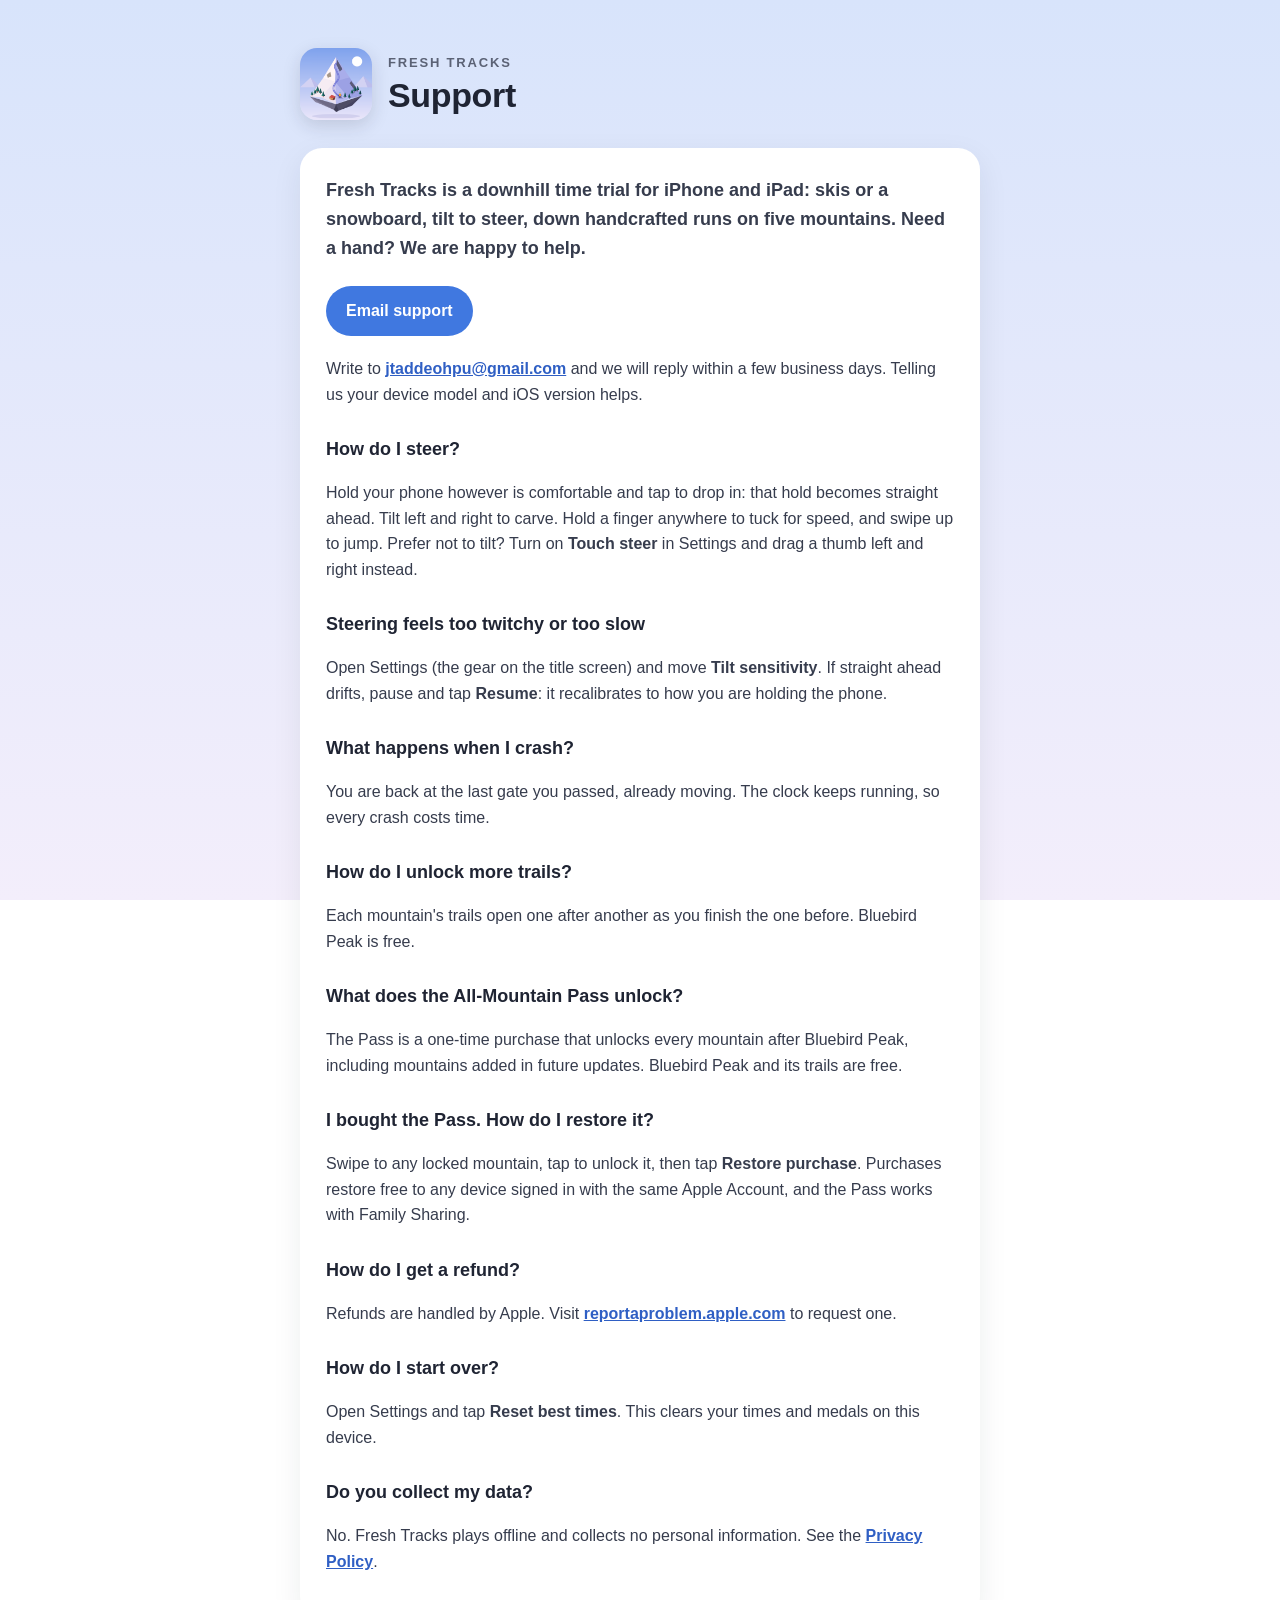
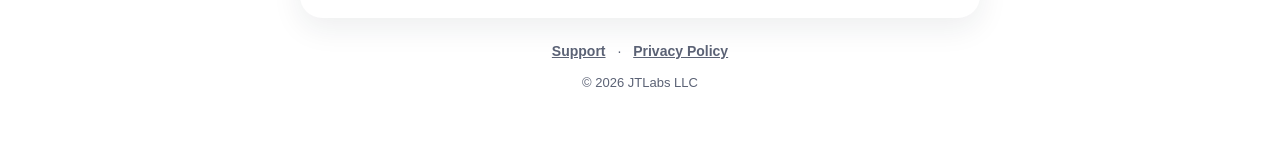
==== index.html @ f9d3b7c5 "Add files via upload" ====
<!doctype html>
<html lang="en">
<head>
<meta charset="utf-8">
<meta name="viewport" content="width=device-width, initial-scale=1">
<title>Fresh Tracks · Support</title>
<link rel="icon" href="app-icon.png">
<link rel="stylesheet" href="style.css">
</head>
<body>
<div class="wrap">
<header>
  <img src="app-icon.png" alt="Fresh Tracks app icon">
  <div><div class="brand">Fresh Tracks</div><h1>Support</h1></div>
</header>
<div class="card">
<p class="lead">Fresh Tracks is a downhill time trial for iPhone and iPad: skis or a snowboard, tilt to steer, down handcrafted runs on five mountains. Need a hand? We are happy to help.</p>
<a class="btn" href="mailto:jtaddeohpu@gmail.com?subject=Fresh%20Tracks%20Support">Email support</a>
<p>Write to <a href="mailto:jtaddeohpu@gmail.com">jtaddeohpu@gmail.com</a> and we will reply within a few business days. Telling us your device model and iOS version helps.</p>

<h2>How do I steer?</h2>
<p>Hold your phone however is comfortable and tap to drop in: that hold becomes straight ahead. Tilt left and right to carve. Hold a finger anywhere to tuck for speed, and swipe up to jump. Prefer not to tilt? Turn on <strong>Touch steer</strong> in Settings and drag a thumb left and right instead.</p>

<h2>Steering feels too twitchy or too slow</h2>
<p>Open Settings (the gear on the title screen) and move <strong>Tilt sensitivity</strong>. If straight ahead drifts, pause and tap <strong>Resume</strong>: it recalibrates to how you are holding the phone.</p>

<h2>What happens when I crash?</h2>
<p>You are back at the last gate you passed, already moving. The clock keeps running, so every crash costs time.</p>

<h2>How do I unlock more trails?</h2>
<p>Each mountain's trails open one after another as you finish the one before. Bluebird Peak is free.</p>

<h2>What does the All-Mountain Pass unlock?</h2>
<p>The Pass is a one-time purchase that unlocks every mountain after Bluebird Peak, including mountains added in future updates. Bluebird Peak and its trails are free.</p>

<h2>I bought the Pass. How do I restore it?</h2>
<p>Swipe to any locked mountain, tap to unlock it, then tap <strong>Restore purchase</strong>. Purchases restore free to any device signed in with the same Apple Account, and the Pass works with Family Sharing.</p>

<h2>How do I get a refund?</h2>
<p>Refunds are handled by Apple. Visit <a href="https://reportaproblem.apple.com">reportaproblem.apple.com</a> to request one.</p>

<h2>How do I start over?</h2>
<p>Open Settings and tap <strong>Reset best times</strong>. This clears your times and medals on this device.</p>

<h2>Do you collect my data?</h2>
<p>No. Fresh Tracks plays offline and collects no personal information. See the <a href="privacy-policy.html">Privacy Policy</a>.</p>
</div>
<nav><a href="index.html">Support</a> · <a href="privacy-policy.html">Privacy Policy</a></nav>
<footer>© 2026 JTLabs LLC</footer>
</div>
</body>
</html>
---- style.css ----
:root{--sky:#d8e4fb;--sky2:#f3eefb;--ink:#1f2433;--muted:#5b6275;--card:#ffffff;--accent:#4078e0;--gold:#f5bd38}
*{box-sizing:border-box}
body{margin:0;font-family:-apple-system,BlinkMacSystemFont,"SF Pro Text","Helvetica Neue",Arial,sans-serif;color:var(--ink);background:linear-gradient(180deg,var(--sky) 0%,var(--sky2) 100%) fixed;line-height:1.6;-webkit-font-smoothing:antialiased}
.wrap{max-width:720px;margin:0 auto;padding:48px 20px 64px}
header{display:flex;align-items:center;gap:16px;margin-bottom:28px}
header img{width:72px;height:72px;border-radius:17px;box-shadow:0 6px 18px rgba(31,36,51,.15)}
.brand{font-weight:800;letter-spacing:.14em;font-size:13px;color:var(--muted);text-transform:uppercase}
h1{margin:2px 0 0;font-size:34px;line-height:1.15;letter-spacing:-.01em}
.card{background:var(--card);border-radius:22px;padding:28px 26px;box-shadow:0 10px 30px rgba(31,36,51,.08)}
.lead{font-size:18px;font-weight:600;margin-top:0}
h2{font-size:18px;margin:28px 0 6px}
p,li{color:#363c4d}
.updated{color:var(--muted);font-size:14px;margin:0 0 18px}
a{color:#2f5fc4;font-weight:600}
.btn{display:inline-block;background:var(--accent);color:#fff;text-decoration:none;padding:12px 20px;border-radius:999px;font-weight:700;margin:6px 0 4px}
nav{margin-top:22px;font-size:14px;color:var(--muted);text-align:center}
nav a{color:var(--muted);margin:0 8px}
footer{margin-top:10px;font-size:13px;color:var(--muted);text-align:center}
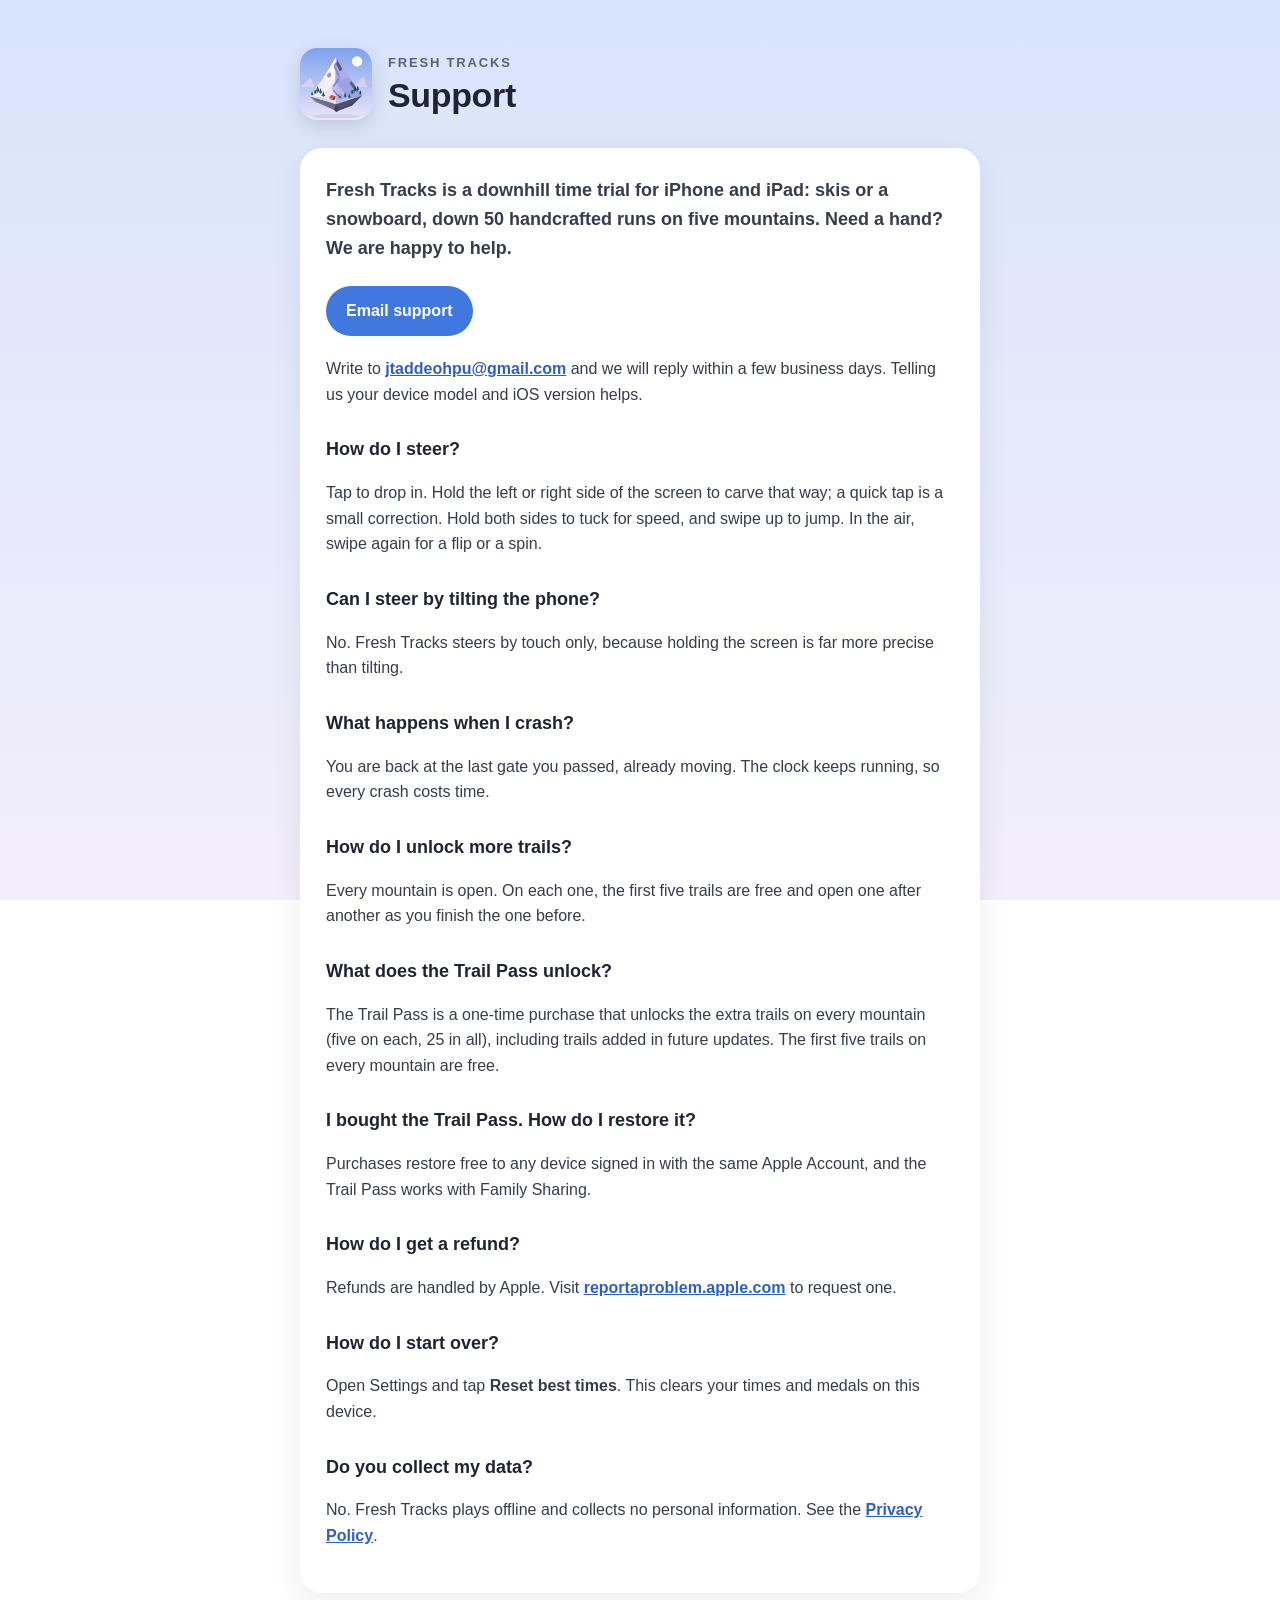
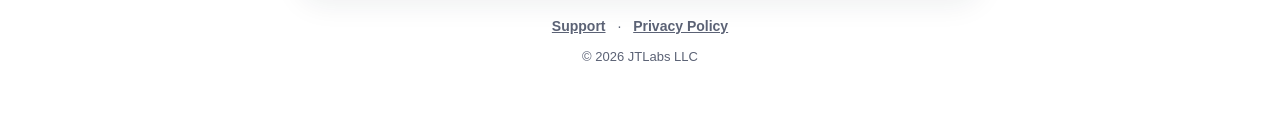
==== commit c923e3f1: "Support and privacy: touch steering, 50 trails, Trail Pass" ====
--- a/index.html
+++ b/index.html
@@ -14,27 +14,27 @@
   <div><div class="brand">Fresh Tracks</div><h1>Support</h1></div>
 </header>
 <div class="card">
-<p class="lead">Fresh Tracks is a downhill time trial for iPhone and iPad: skis or a snowboard, tilt to steer, down handcrafted runs on five mountains. Need a hand? We are happy to help.</p>
+<p class="lead">Fresh Tracks is a downhill time trial for iPhone and iPad: skis or a snowboard, down 50 handcrafted runs on five mountains. Need a hand? We are happy to help.</p>
 <a class="btn" href="mailto:jtaddeohpu@gmail.com?subject=Fresh%20Tracks%20Support">Email support</a>
 <p>Write to <a href="mailto:jtaddeohpu@gmail.com">jtaddeohpu@gmail.com</a> and we will reply within a few business days. Telling us your device model and iOS version helps.</p>
 
 <h2>How do I steer?</h2>
-<p>Hold your phone however is comfortable and tap to drop in: that hold becomes straight ahead. Tilt left and right to carve. Hold a finger anywhere to tuck for speed, and swipe up to jump. Prefer not to tilt? Turn on <strong>Touch steer</strong> in Settings and drag a thumb left and right instead.</p>
+<p>Tap to drop in. Hold the left or right side of the screen to carve that way; a quick tap is a small correction. Hold both sides to tuck for speed, and swipe up to jump. In the air, swipe again for a flip or a spin.</p>
 
-<h2>Steering feels too twitchy or too slow</h2>
-<p>Open Settings (the gear on the title screen) and move <strong>Tilt sensitivity</strong>. If straight ahead drifts, pause and tap <strong>Resume</strong>: it recalibrates to how you are holding the phone.</p>
+<h2>Can I steer by tilting the phone?</h2>
+<p>No. Fresh Tracks steers by touch only, because holding the screen is far more precise than tilting.</p>
 
 <h2>What happens when I crash?</h2>
 <p>You are back at the last gate you passed, already moving. The clock keeps running, so every crash costs time.</p>
 
 <h2>How do I unlock more trails?</h2>
-<p>Each mountain's trails open one after another as you finish the one before. Bluebird Peak is free.</p>
+<p>Every mountain is open. On each one, the first five trails are free and open one after another as you finish the one before.</p>
 
-<h2>What does the All-Mountain Pass unlock?</h2>
-<p>The Pass is a one-time purchase that unlocks every mountain after Bluebird Peak, including mountains added in future updates. Bluebird Peak and its trails are free.</p>
+<h2>What does the Trail Pass unlock?</h2>
+<p>The Trail Pass is a one-time purchase that unlocks the extra trails on every mountain (five on each, 25 in all), including trails added in future updates. The first five trails on every mountain are free.</p>
 
-<h2>I bought the Pass. How do I restore it?</h2>
-<p>Swipe to any locked mountain, tap to unlock it, then tap <strong>Restore purchase</strong>. Purchases restore free to any device signed in with the same Apple Account, and the Pass works with Family Sharing.</p>
+<h2>I bought the Trail Pass. How do I restore it?</h2>
+<p>Purchases restore free to any device signed in with the same Apple Account, and the Trail Pass works with Family Sharing.</p>
 
 <h2>How do I get a refund?</h2>
 <p>Refunds are handled by Apple. Visit <a href="https://reportaproblem.apple.com">reportaproblem.apple.com</a> to request one.</p>
